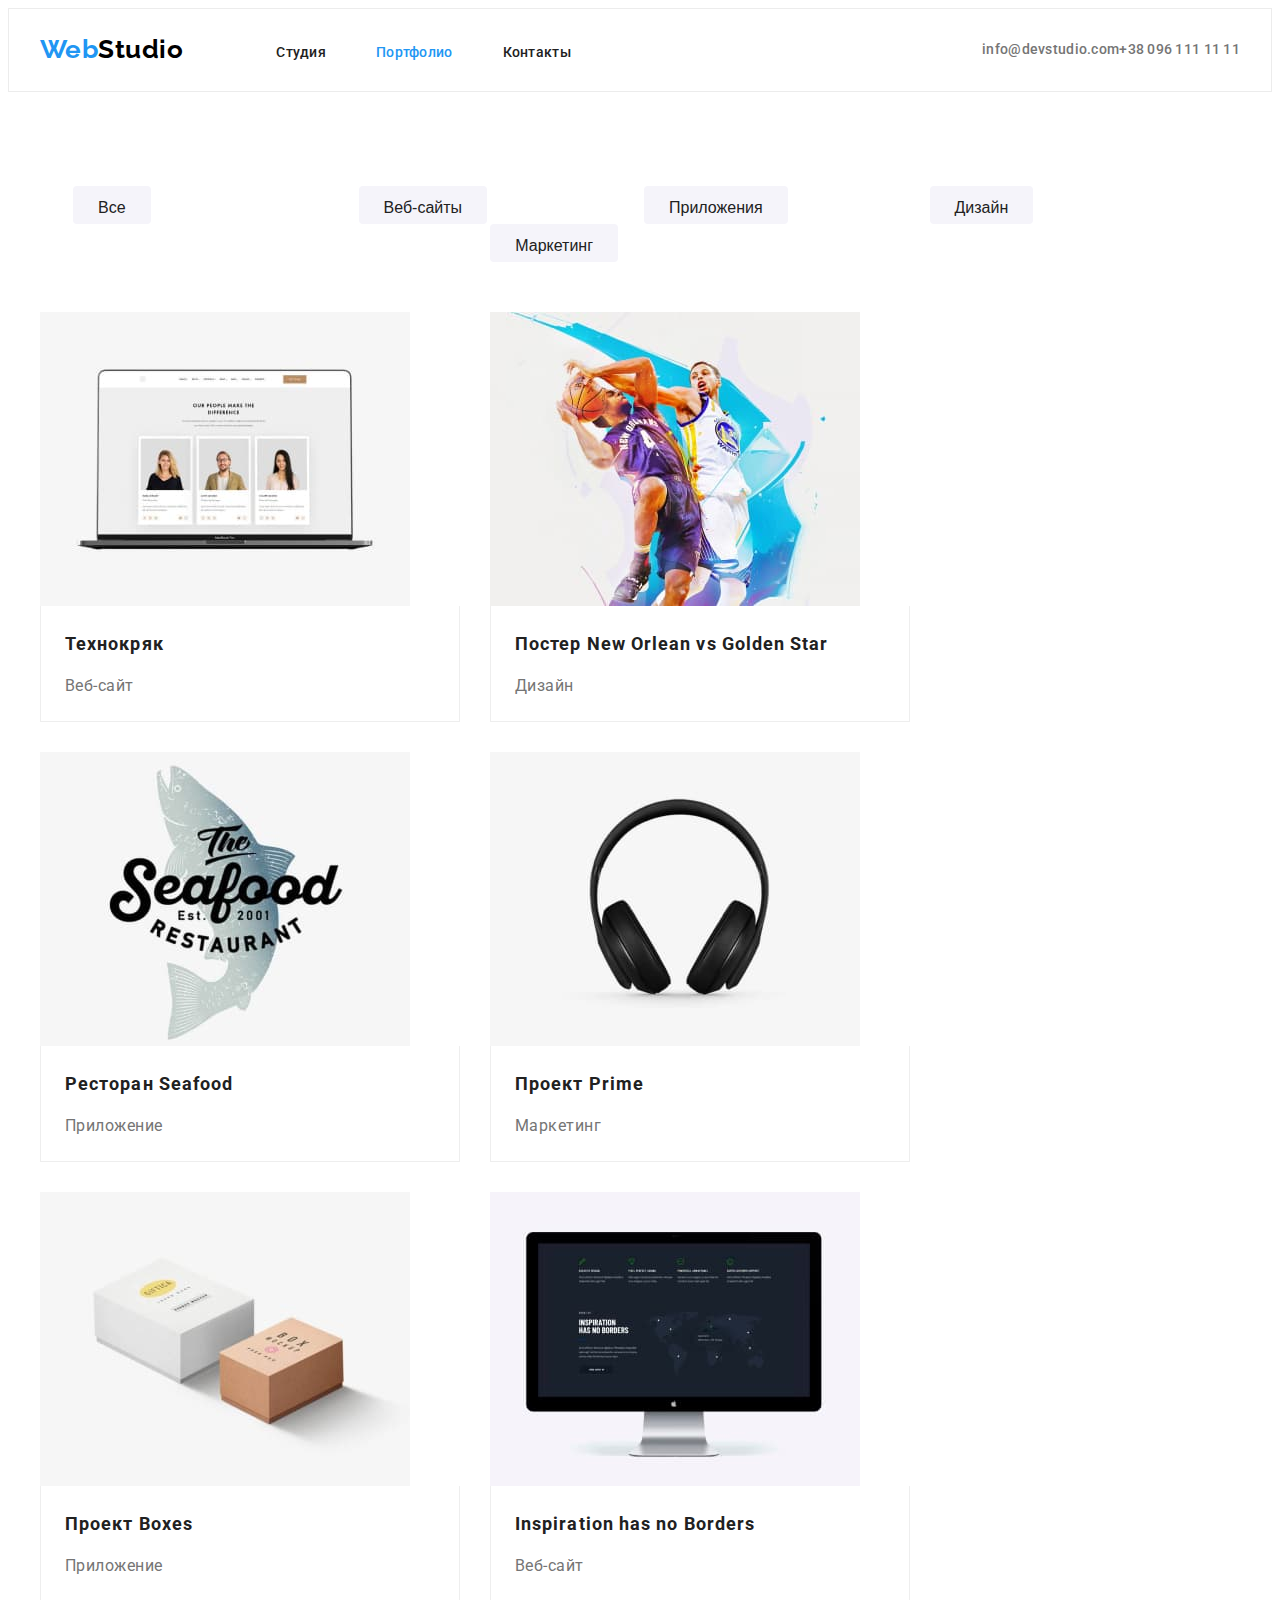
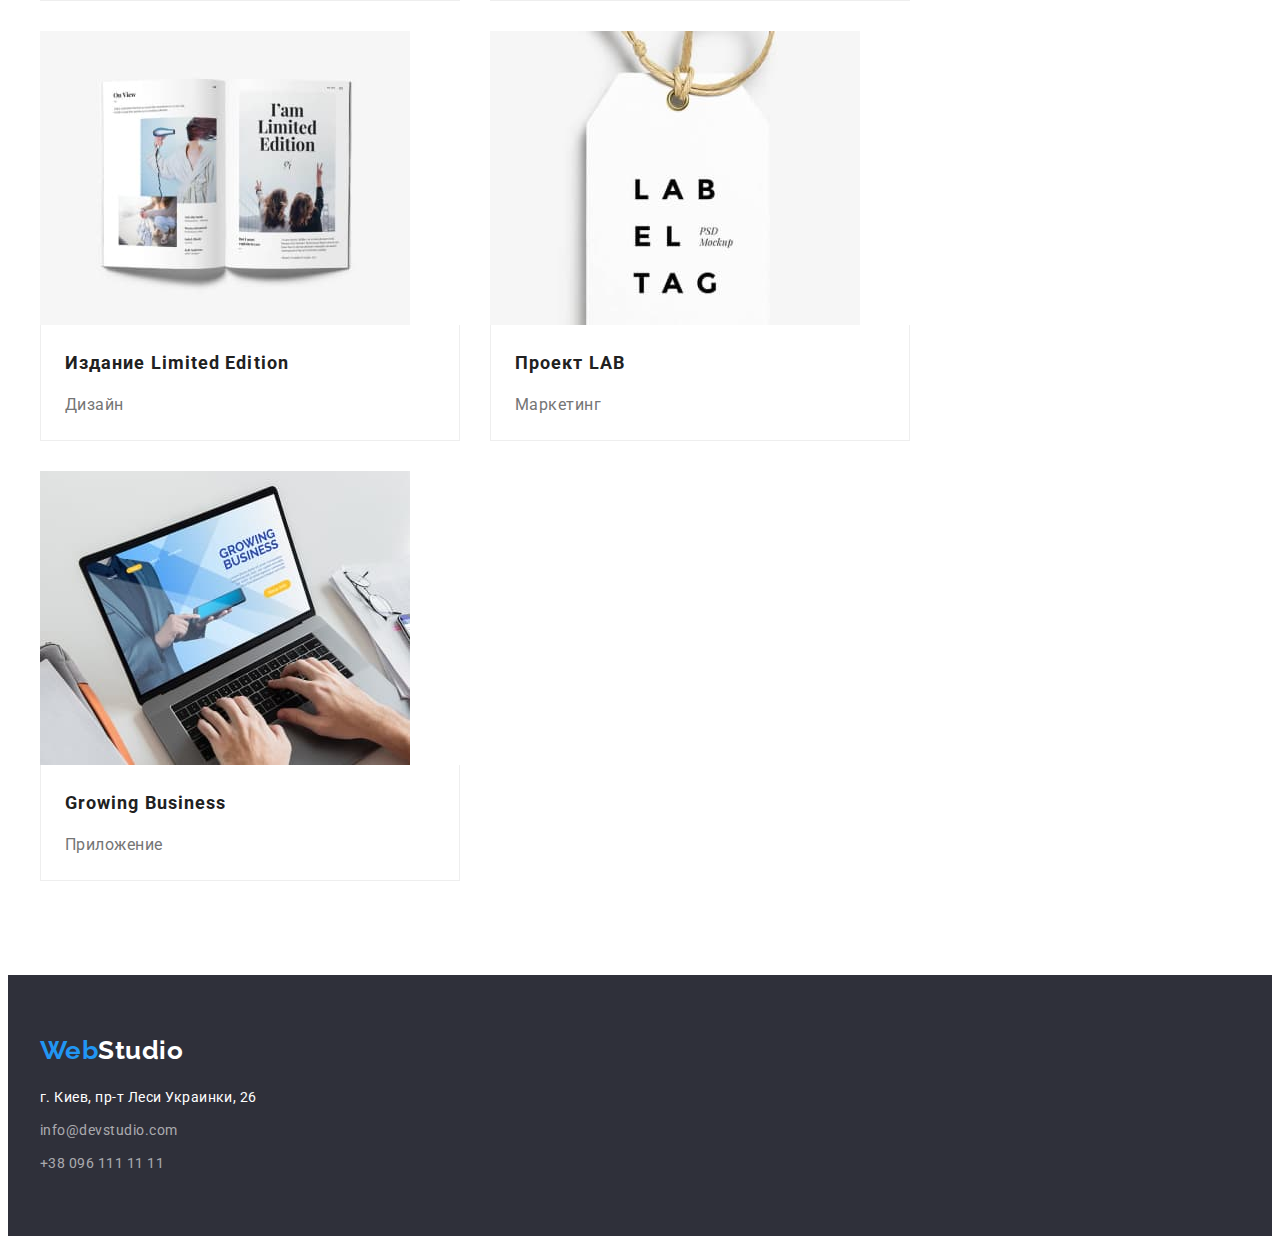
==== portfolio.html @ 177bc2c9 "добавленны иконки в шапку" ====
<!DOCTYPE html>
<html lang="ru">
  <head>
    <meta charset="UTF-8" />
    <meta http-equiv="X-UA-Compatible" content="IE=edge" />
    <meta name="viewport" content="width=device-width, initial-scale=1.0" />
    <title>Портфолио</title>
    <link
      rel="stylesheet"
      href="https://cdnjs.cloudflare.com/ajax/libs/modern-normalize/1.1.0/modern-normalize.min.css"
      integrity="sha512-wpPYUAdjBVSE4KJnH1VR1HeZfpl1ub8YT/NKx4PuQ5NmX2tKuGu6U/JRp5y+Y8XG2tV+wKQpNHVUX03MfMFn9Q=="
      crossorigin="anonymous"
      referrerpolicy="no-referrer"
    />
    <link rel="preconnect" href="https://fonts.gstatic.com" />
    <link
      href="https://fonts.googleapis.com/css2?family=Raleway:wght@700&family=Roboto:wght@400;500;700;900&display=swap"
      rel="stylesheet"
    />
    <link rel="stylesheet" href="./css/styles.css" />
  </head>
  <body>
    <!--Шапка-->
    <header class="header">
      <div class="container">
        <nav class="nav">
          <a href="./" class="logo link"><span class="prelogo">Web</span>Studio</a>
          <ul class="nav-list list">
            <li class="item"><a href="./index.html" class="link-nav link">Студия</a></li>
            <li class="item"><a href="./portfolio.html" class="link-nav current link">Портфолио</a></li>
            <li class="item"><a href="" class="link-nav link">Контакты</a></li>
          </ul>
        </nav>
        <div class="info">
          <a href="mailto:info@devstudio.com" class="link-info link">info@devstudio.com</a>
          <a href="tel:+380961111111" class="link-info link">+38 096 111 11 11</a>
        </div>
      </div>
    </header>
    <!--Карточки портфолио-->
    <main>
      <section class="section">
        <div class="container">
          <h2 hidden>Фильтр карточек</h2>
          <ul class="list filter">
            <li class="item">
              <button type="button" class="button-portfolio">Все</button>
            </li>
            <li class="item">
              <button type="button" class="button-portfolio">Веб-сайты</button>
            </li>
            <li class="item">
              <button type="button" class="button-portfolio">Приложения</button>
            </li>
            <li class="item">
              <button type="button" class="button-portfolio">Дизайн</button>
            </li>
            <li class="item">
              <button type="button" class="button-portfolio">Маркетинг</button>
            </li>
          </ul>
          <div class="portfolio">
            <ul class="list">
              <li class="item">
                <a href="" class="link">
                  <img
                    src="./images/portfolio/computer.jpg"
                    width="370"
                    height="294"
                    alt="компьютер с карточками"
                  />
                  <div class="text">
                    <h3 class="title">Технокряк</h3>
                    <p class="subject">Веб-сайт</p>
                  </div></a
                >
              </li>
              <li class="item">
                <a href="" class="link">
                  <img
                    src="./images/portfolio/sport.jpg"
                    width="370"
                    height="294"
                    alt="баскетбол"
                  />
                  <div class="text">
                    <h3 class="title">Постер New Orlean vs Golden Star</h3>
                    <p class="subject">Дизайн</p>
                  </div></a
                >
              </li>
              <li class="item">
                <a href="" class="link">
                  <img
                    src="./images/portfolio/logo.jpg"
                    width="370"
                    height="294"
                    alt="эмблема ресторана"
                  />
                  <div class="text">
                    <h3 class="title">Ресторан Seafood</h3>
                    <p class="subject">Приложение</p>
                  </div></a
                >
              </li>
              <li class="item">
                <a href="" class="link">
                  <img
                    src="./images/portfolio/headphones.jpg"
                    width="370"
                    height="294"
                    alt="наушники"
                  />
                  <div class="text">
                    <h3 class="title">Проект Prime</h3>
                    <p class="subject">Маркетинг</p>
                  </div></a
                >
              </li>
              <li class="item">
                <a href="" class="link">
                  <img
                    src="./images/portfolio/boxes.jpg"
                    width="370"
                    height="294"
                    alt="две коробки"
                  />
                  <div class="text">
                    <h3 class="title">Проект Boxes</h3>
                    <p class="subject">Приложение</p>
                  </div></a
                >
              </li>
              <li class="item">
                <a href="" class="link">
                  <img
                    src="./images/portfolio/monitor.jpg"
                    width="370"
                    height="294"
                    alt="монитор"
                  />
                  <div class="text">
                    <h3 class="title">Inspiration has no Borders</h3>
                    <p class="subject">Веб-сайт</p>
                  </div></a
                >
              </li>
              <li class="item">
                <a href="" class="link">
                  <img
                    src="./images/portfolio/magazine.jpg"
                    width="370"
                    height="294"
                    alt="журнал"
                  />
                  <div class="text">
                    <h3 class="title">Издание Limited Edition</h3>
                    <p class="subject">Дизайн</p>
                  </div></a
                >
              </li>
              <li class="item">
                <a href="" class="link">
                  <img src="./images/portfolio/leiba.jpg" width="370" height="294" alt="лейба" />
                  <div class="text">
                    <h3 class="title">Проект LAB</h3>
                    <p class="subject">Маркетинг</p>
                  </div></a
                >
              </li>
              <li class="item">
                <a href="" class="link">
                  <img
                    src="./images/portfolio/work-computer.jpg"
                    width="370"
                    height="294"
                    alt="работа за компьютером"
                  />
                  <div class="text">
                    <h3 class="title">Growing Business</h3>
                    <p class="subject">Приложение</p>
                  </div></a
                >
              </li>
            </ul>
          </div>
        </div>
      </section>
    </main>
    <!--Футер-->
    <footer class="footer">
      <div class="container">
        <a href="./" class="footer-logo link"><span class="prelogo">Web</span>Studio</a>
        <address class="address">
          <ul class="list">
            <li class="item">
              <a
                href="https://goo.gl/maps/eZ2Spch4mHqErUUC6"
                target="_blank"
                rel="noopener noreferrer"
                class="address-link link"
                >г. Киев, пр-т Леси Украинки, 26</a
              >
            </li>
            <li class="item">
              <a href="mailto:info@devstudio.com" class="footer-link link">info@devstudio.com</a>
            </li>
            <li class="item">
              <a href="tel:+380961111111" class="footer-link link">+38 096 111 11 11</a>
            </li>
          </ul>
        </address>
      </div>
    </footer>
  </body>
</html>
---- css/styles.css ----
:root {
  --primary-text-color: #757575;
  --title-color: #212121;
  --white-color: #ffffff;
  --accent-color: #2196f3;
  --accent-background: #2f303a;
}
/* Сброс */
h1,
h2,
h3,
h4,
h5,
h6,
p {
  margin-top: 0px;
  margin-bottom: 0px;
}
ul,
ol {
  margin-top: 0px;
  margin-bottom: 0px;
  padding-left: 0px;
}
img {
  display: block;
}
.list {
  list-style-type: none;
}
.link {
  text-decoration: none;
}
/* Боди */
body {
  color: var(--primary-text-color);
  font-family: Roboto, sans-serif;
  letter-spacing: 0.03em;
  font-size: 16px;
}
/* Контейнер */
.container {
  width: 1200px;
  padding-left: 15px;
  padding-right: 15px;
  margin-left: auto;
  margin-right: auto;
}
/*Шапка*/
.header {
  border: 1px solid #ececec;
}
.header .container {
  display: flex;
  align-items: center;
}
/*Логотип*/
.prelogo {
  color: var(--accent-color);
}
.logo {
  font-family: Raleway, sans-serif;
  font-weight: 700;
  font-size: 26px;
  line-height: 1.2;

  color: #000000;
  margin-right: 93px;
}
/*Навигация*/
.nav-list {
  display: flex;
}
.nav-list .item + .item {
  margin-left: 50px;
}
.info {
  display: flex;
  margin-left: auto;
}
.nav {
  display: flex;
  align-items: center;
}
.info .item + .item {
  margin-left: 50px;
}
.link-nav {
  display: inline-block;
  font-weight: 500;
  font-size: 14px;
  line-height: 1.14;
  letter-spacing: 0.02em;

  color: var(--title-color);

  padding-top: 36px;
  padding-bottom: 30px;
}
.link-info {
  display: flex;
  align-items: center;

  font-weight: 500;
  font-size: 14px;
  line-height: 1.14;
  letter-spacing: 0.02em;

  color: var(--primary-text-color);
}
/* Icon */
.info .icon {
  fill: currentColor;
  margin-right: 10px;
}
/* Hover Focus Current */
.link-nav.current,
.link-info:hover,
.link-nav:hover,
.address-link:hover,
.footer-link:hover,
.link-info:focus,
.link-nav:focus,
.address-link:focus,
.footer-link:focus {
  color: var(--accent-color);
}

/*Герой*/
.hero {
  text-align: center;
  align-items: center;
  max-width: 1600px;

  background-color: var(--accent-background);
  background-image: linear-gradient(rgba(47, 48, 58, 0.4), rgba(47, 48, 58, 0.4)), url(../images/studio/bgimd.jpg);
  background-size: cover;
  background-position: center;

  margin: 0 auto;
  padding-top: 200px;
  padding-bottom: 200px;
}
.hero-title {
  font-weight: 900;
  font-size: 44px;
  line-height: 1.36;
  text-align: center;
  letter-spacing: 0.06em;
  text-transform: uppercase;

  color: var(--white-color);

  margin-bottom: 30px;
}

/*Кнопка героя*/
.button-hero {
  font-weight: 700;
  font-size: 16px;
  line-height: 1.88;
  letter-spacing: 0.06em;
  height: 50px;
  min-width: 200px;
  cursor: pointer;

  background-color: var(--accent-color);
  color: var(--white-color);

  padding: 10px 32px;
  border: solid transparent;
  border-radius: 4px;
}
.button-hero:hover {
  background-color: #188ce8;
}

/*Секции*/
.section {
  padding-top: 94px;
  padding-bottom: 94px;
}

.section .list {
  display: flex;
  flex-wrap: wrap;
  margin-left: -30px;
}
.section .item {
  margin-left: 30px;
  flex-basis: calc((100% - 120px) / 4);
}
.heading {
  font-size: 36px;
  line-height: 1.16;
  text-align: center;

  color: var(--title-color);

  margin-bottom: 50px;
}

.section .title {
  font-size: 14px;
  font-weight: 500;
  line-height: 1.18;

  color: var(--title-color);

  margin-bottom: 10px;
}
.section .text {
  font-size: 14px;
  line-height: 1.7;
}
/* Особенности */
.nopadding {
  padding-bottom: 0;
}
.features .item {
  width: 270px;
}
.features .title {
  color: var(--title-color);
  font-weight: 700;
  line-height: 1.14;
  text-transform: uppercase;
}

/*Чем мы занимаемся*/
.works .list {
  margin-left: -30px;
}
.works .item {
  margin-left: 30px;
  flex-basis: calc((100% - 90px) / 3);
}

/* Наша команда */
.team .item {
  width: 270px;
  text-align: center;
}
.team .title {
  font-size: 16px;
}
.team .text {
  font-size: 16px;
  line-height: 1.18;
}
.caption {
  padding-top: 30px;
  padding-bottom: 30px;
}
.section.team {
  background-color: #f5f4fa;
}

/*Футер*/
.footer {
  background-color: var(--accent-background);
  padding-top: 60px;
  padding-bottom: 60px;
}
.footer-logo {
  display: inline-block;

  font-family: Raleway, sans-serif;
  font-weight: 700;
  font-size: 26px;
  line-height: 1.2;

  margin-bottom: 20px;
}
.address {
  font-style: normal;
  font-size: 14px;
  line-height: 1.7;
}
.footer-logo,
.address-link {
  color: var(--white-color);
}
.footer-link {
  color: rgba(255, 255, 255, 0.6);
}
/* .address .link {
  display: block;
} */
.address .item {
  margin-bottom: 9px;
}
.address .item:last-child {
  margin-bottom: 0px;
}

/* Портфолио*/
/* Кнопки портфолио */
.list.filter {
  display: flex;
  justify-content: center;
  margin-bottom: 50px;
}
.filter .item + .item {
  margin-left: 8px;
}
.button-portfolio {
  font-weight: 500;
  font-size: 16px;
  line-height: 1.6;
  cursor: pointer;

  background: #f5f4fa;
  color: var(--title-color);

  height: 38px;
  min-width: 73px;
  padding-top: 6px;
  padding-bottom: 6px;
  padding-left: 22px;
  padding-right: 22px;

  border-radius: 4px;
  border: solid transparent;
}
.button-portfolio:hover,
.button-portfolio:focus {
  background-color: var(--accent-color);
  color: var(--white-color);
}

/* Карточки портфолио */
.portfolio .list {
  flex-wrap: wrap;

  margin-top: -30px;
}
.portfolio .item {
  margin-top: 30px;
  flex-basis: calc((100% - 90px) / 3);
}
.portfolio .title {
  font-weight: 700;
  font-size: 18px;
  line-height: 2;
  letter-spacing: 0.06em;

  color: var(--title-color);
}
.portfolio .subject {
  font-size: 16px;
  line-height: 1.8;

  color: var(--primary-text-color);
}
.portfolio .text {
  width: 370px;
  padding-top: 20px;
  padding-bottom: 20px;
  padding-left: 24px;
  padding-right: 24px;
  border: 1px solid #eeeeee;
  border-top: none;
}
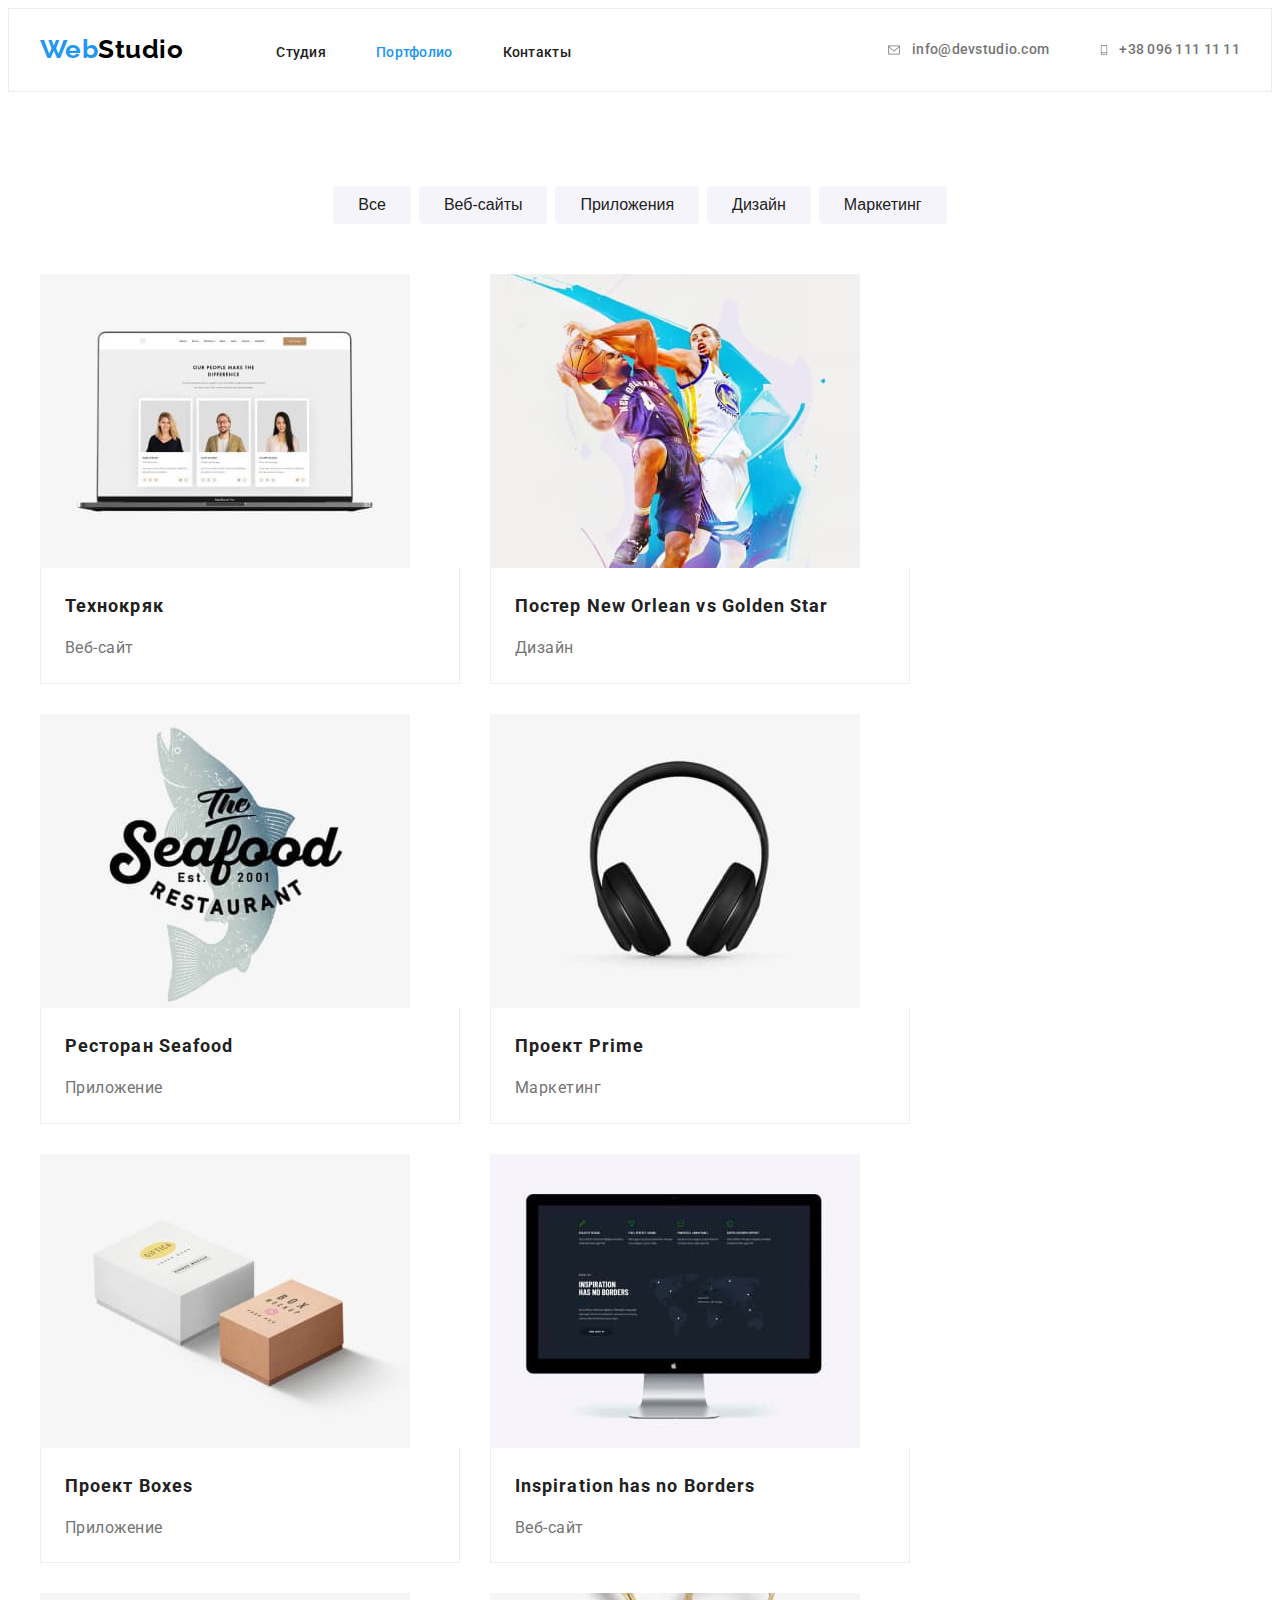
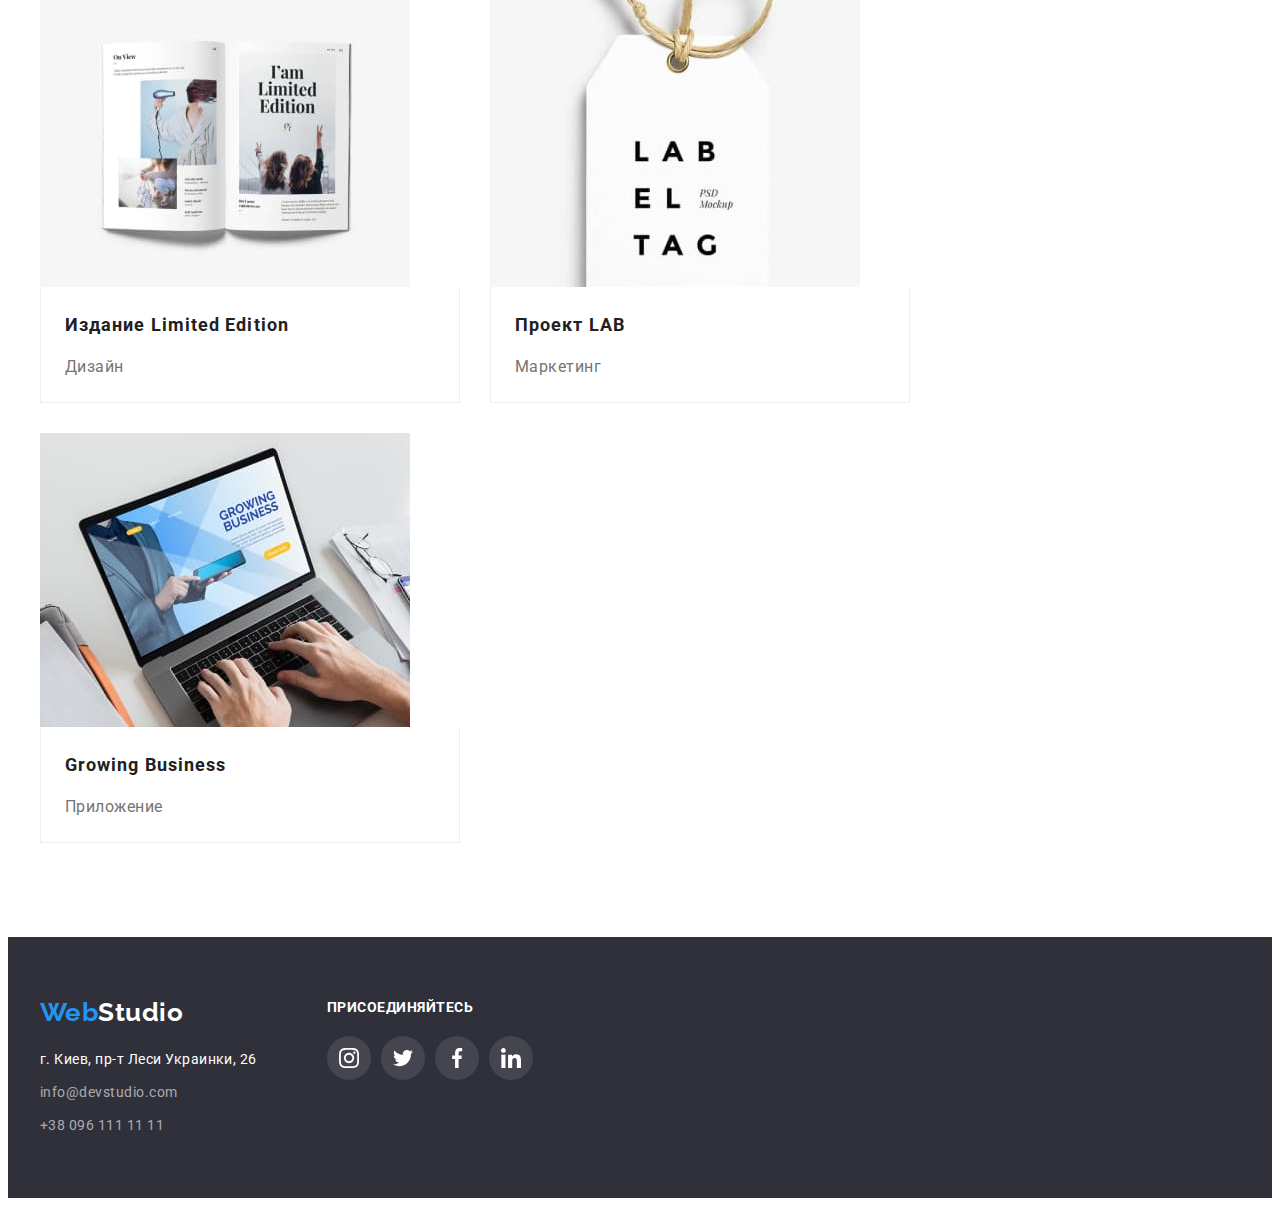
==== commit 26a3fc82: "добавлены иконки, тени на кнопки, постоянные клиенты" ====
--- a/portfolio.html
+++ b/portfolio.html
@@ -1,206 +1,165 @@
 <!DOCTYPE html>
 <html lang="ru">
-  <head>
-    <meta charset="UTF-8" />
-    <meta http-equiv="X-UA-Compatible" content="IE=edge" />
-    <meta name="viewport" content="width=device-width, initial-scale=1.0" />
-    <title>Портфолио</title>
-    <link
-      rel="stylesheet"
-      href="https://cdnjs.cloudflare.com/ajax/libs/modern-normalize/1.1.0/modern-normalize.min.css"
-      integrity="sha512-wpPYUAdjBVSE4KJnH1VR1HeZfpl1ub8YT/NKx4PuQ5NmX2tKuGu6U/JRp5y+Y8XG2tV+wKQpNHVUX03MfMFn9Q=="
-      crossorigin="anonymous"
-      referrerpolicy="no-referrer"
-    />
-    <link rel="preconnect" href="https://fonts.gstatic.com" />
-    <link
-      href="https://fonts.googleapis.com/css2?family=Raleway:wght@700&family=Roboto:wght@400;500;700;900&display=swap"
-      rel="stylesheet"
-    />
-    <link rel="stylesheet" href="./css/styles.css" />
-  </head>
-  <body>
-    <!--Шапка-->
-    <header class="header">
+
+<head>
+  <meta charset="UTF-8" />
+  <meta http-equiv="X-UA-Compatible" content="IE=edge" />
+  <meta name="viewport" content="width=device-width, initial-scale=1.0" />
+  <title>Портфолио</title>
+  <link rel="stylesheet" href="https://cdnjs.cloudflare.com/ajax/libs/modern-normalize/1.1.0/modern-normalize.min.css"
+    integrity="sha512-wpPYUAdjBVSE4KJnH1VR1HeZfpl1ub8YT/NKx4PuQ5NmX2tKuGu6U/JRp5y+Y8XG2tV+wKQpNHVUX03MfMFn9Q=="
+    crossorigin="anonymous" referrerpolicy="no-referrer" />
+  <link rel="preconnect" href="https://fonts.gstatic.com" />
+  <link href="https://fonts.googleapis.com/css2?family=Raleway:wght@700&family=Roboto:wght@400;500;700;900&display=swap"
+    rel="stylesheet" />
+  <link rel="stylesheet" href="./css/styles.css" />
+</head>
+
+<body>
+  <!--Шапка-->
+  <header class="header">
+    <div class="container">
+      <nav class="nav">
+        <a href="./" class="logo link"><span class="prelogo">Web</span>Studio</a>
+        <ul class="nav-list list">
+          <li class="item"><a href="./index.html" class="link-nav link">Студия</a></li>
+          <li class="item"><a href="./portfolio.html" class="link-nav current link">Портфолио</a></li>
+          <li class="item"><a href="" class="link-nav link">Контакты</a></li>
+        </ul>
+      </nav>
+      <ul class="info list">
+        <li class="item"><a href="mailto:info@devstudio.com" class="link-info link">
+            <svg class="icon" width="16" height="12">
+              <use href="./images/icons.svg#icon-envelope"></use>
+            </svg>info@devstudio.com
+          </a></li>
+        <li class="item"><a href="tel:+380961111111" class="link-info link">
+            <svg class="icon" width="10" height="16">
+              <use href="./images/icons.svg#icon-smartphone"></use>
+            </svg>+38 096 111 11 11</a></li>
+      </ul>
+    </div>
+  </header>
+  <!--Карточки портфолио-->
+  <main>
+    <section class="section">
       <div class="container">
-        <nav class="nav">
-          <a href="./" class="logo link"><span class="prelogo">Web</span>Studio</a>
-          <ul class="nav-list list">
-            <li class="item"><a href="./index.html" class="link-nav link">Студия</a></li>
-            <li class="item"><a href="./portfolio.html" class="link-nav current link">Портфолио</a></li>
-            <li class="item"><a href="" class="link-nav link">Контакты</a></li>
+        <h2 hidden>Фильтр карточек</h2>
+        <ul class="list filter">
+          <li class="item">
+            <button type="button" class="button-portfolio">Все</button>
+          </li>
+          <li class="item">
+            <button type="button" class="button-portfolio">Веб-сайты</button>
+          </li>
+          <li class="item">
+            <button type="button" class="button-portfolio">Приложения</button>
+          </li>
+          <li class="item">
+            <button type="button" class="button-portfolio">Дизайн</button>
+          </li>
+          <li class="item">
+            <button type="button" class="button-portfolio">Маркетинг</button>
+          </li>
+        </ul>
+        <div class="portfolio">
+          <ul class="list">
+            <li class="item">
+              <a href="" class="link">
+                <img src="./images/portfolio/computer.jpg" width="370" height="294" alt="компьютер с карточками" />
+                <div class="text">
+                  <h3 class="title">Технокряк</h3>
+                  <p class="subject">Веб-сайт</p>
+                </div>
+              </a>
+            </li>
+            <li class="item">
+              <a href="" class="link">
+                <img src="./images/portfolio/sport.jpg" width="370" height="294" alt="баскетбол" />
+                <div class="text">
+                  <h3 class="title">Постер New Orlean vs Golden Star</h3>
+                  <p class="subject">Дизайн</p>
+                </div>
+              </a>
+            </li>
+            <li class="item">
+              <a href="" class="link">
+                <img src="./images/portfolio/logo.jpg" width="370" height="294" alt="эмблема ресторана" />
+                <div class="text">
+                  <h3 class="title">Ресторан Seafood</h3>
+                  <p class="subject">Приложение</p>
+                </div>
+              </a>
+            </li>
+            <li class="item">
+              <a href="" class="link">
+                <img src="./images/portfolio/headphones.jpg" width="370" height="294" alt="наушники" />
+                <div class="text">
+                  <h3 class="title">Проект Prime</h3>
+                  <p class="subject">Маркетинг</p>
+                </div>
+              </a>
+            </li>
+            <li class="item">
+              <a href="" class="link">
+                <img src="./images/portfolio/boxes.jpg" width="370" height="294" alt="две коробки" />
+                <div class="text">
+                  <h3 class="title">Проект Boxes</h3>
+                  <p class="subject">Приложение</p>
+                </div>
+              </a>
+            </li>
+            <li class="item">
+              <a href="" class="link">
+                <img src="./images/portfolio/monitor.jpg" width="370" height="294" alt="монитор" />
+                <div class="text">
+                  <h3 class="title">Inspiration has no Borders</h3>
+                  <p class="subject">Веб-сайт</p>
+                </div>
+              </a>
+            </li>
+            <li class="item">
+              <a href="" class="link">
+                <img src="./images/portfolio/magazine.jpg" width="370" height="294" alt="журнал" />
+                <div class="text">
+                  <h3 class="title">Издание Limited Edition</h3>
+                  <p class="subject">Дизайн</p>
+                </div>
+              </a>
+            </li>
+            <li class="item">
+              <a href="" class="link">
+                <img src="./images/portfolio/leiba.jpg" width="370" height="294" alt="лейба" />
+                <div class="text">
+                  <h3 class="title">Проект LAB</h3>
+                  <p class="subject">Маркетинг</p>
+                </div>
+              </a>
+            </li>
+            <li class="item">
+              <a href="" class="link">
+                <img src="./images/portfolio/work-computer.jpg" width="370" height="294" alt="работа за компьютером" />
+                <div class="text">
+                  <h3 class="title">Growing Business</h3>
+                  <p class="subject">Приложение</p>
+                </div>
+              </a>
+            </li>
           </ul>
-        </nav>
-        <div class="info">
-          <a href="mailto:info@devstudio.com" class="link-info link">info@devstudio.com</a>
-          <a href="tel:+380961111111" class="link-info link">+38 096 111 11 11</a>
         </div>
       </div>
-    </header>
-    <!--Карточки портфолио-->
-    <main>
-      <section class="section">
-        <div class="container">
-          <h2 hidden>Фильтр карточек</h2>
-          <ul class="list filter">
-            <li class="item">
-              <button type="button" class="button-portfolio">Все</button>
-            </li>
-            <li class="item">
-              <button type="button" class="button-portfolio">Веб-сайты</button>
-            </li>
-            <li class="item">
-              <button type="button" class="button-portfolio">Приложения</button>
-            </li>
-            <li class="item">
-              <button type="button" class="button-portfolio">Дизайн</button>
-            </li>
-            <li class="item">
-              <button type="button" class="button-portfolio">Маркетинг</button>
-            </li>
-          </ul>
-          <div class="portfolio">
-            <ul class="list">
-              <li class="item">
-                <a href="" class="link">
-                  <img
-                    src="./images/portfolio/computer.jpg"
-                    width="370"
-                    height="294"
-                    alt="компьютер с карточками"
-                  />
-                  <div class="text">
-                    <h3 class="title">Технокряк</h3>
-                    <p class="subject">Веб-сайт</p>
-                  </div></a
-                >
-              </li>
-              <li class="item">
-                <a href="" class="link">
-                  <img
-                    src="./images/portfolio/sport.jpg"
-                    width="370"
-                    height="294"
-                    alt="баскетбол"
-                  />
-                  <div class="text">
-                    <h3 class="title">Постер New Orlean vs Golden Star</h3>
-                    <p class="subject">Дизайн</p>
-                  </div></a
-                >
-              </li>
-              <li class="item">
-                <a href="" class="link">
-                  <img
-                    src="./images/portfolio/logo.jpg"
-                    width="370"
-                    height="294"
-                    alt="эмблема ресторана"
-                  />
-                  <div class="text">
-                    <h3 class="title">Ресторан Seafood</h3>
-                    <p class="subject">Приложение</p>
-                  </div></a
-                >
-              </li>
-              <li class="item">
-                <a href="" class="link">
-                  <img
-                    src="./images/portfolio/headphones.jpg"
-                    width="370"
-                    height="294"
-                    alt="наушники"
-                  />
-                  <div class="text">
-                    <h3 class="title">Проект Prime</h3>
-                    <p class="subject">Маркетинг</p>
-                  </div></a
-                >
-              </li>
-              <li class="item">
-                <a href="" class="link">
-                  <img
-                    src="./images/portfolio/boxes.jpg"
-                    width="370"
-                    height="294"
-                    alt="две коробки"
-                  />
-                  <div class="text">
-                    <h3 class="title">Проект Boxes</h3>
-                    <p class="subject">Приложение</p>
-                  </div></a
-                >
-              </li>
-              <li class="item">
-                <a href="" class="link">
-                  <img
-                    src="./images/portfolio/monitor.jpg"
-                    width="370"
-                    height="294"
-                    alt="монитор"
-                  />
-                  <div class="text">
-                    <h3 class="title">Inspiration has no Borders</h3>
-                    <p class="subject">Веб-сайт</p>
-                  </div></a
-                >
-              </li>
-              <li class="item">
-                <a href="" class="link">
-                  <img
-                    src="./images/portfolio/magazine.jpg"
-                    width="370"
-                    height="294"
-                    alt="журнал"
-                  />
-                  <div class="text">
-                    <h3 class="title">Издание Limited Edition</h3>
-                    <p class="subject">Дизайн</p>
-                  </div></a
-                >
-              </li>
-              <li class="item">
-                <a href="" class="link">
-                  <img src="./images/portfolio/leiba.jpg" width="370" height="294" alt="лейба" />
-                  <div class="text">
-                    <h3 class="title">Проект LAB</h3>
-                    <p class="subject">Маркетинг</p>
-                  </div></a
-                >
-              </li>
-              <li class="item">
-                <a href="" class="link">
-                  <img
-                    src="./images/portfolio/work-computer.jpg"
-                    width="370"
-                    height="294"
-                    alt="работа за компьютером"
-                  />
-                  <div class="text">
-                    <h3 class="title">Growing Business</h3>
-                    <p class="subject">Приложение</p>
-                  </div></a
-                >
-              </li>
-            </ul>
-          </div>
-        </div>
-      </section>
-    </main>
-    <!--Футер-->
-    <footer class="footer">
-      <div class="container">
+    </section>
+  </main>
+  <!--Футер-->
+  <footer class="footer">
+    <div class="container footer-box">
+      <div class="fotter-address">
         <a href="./" class="footer-logo link"><span class="prelogo">Web</span>Studio</a>
         <address class="address">
           <ul class="list">
             <li class="item">
-              <a
-                href="https://goo.gl/maps/eZ2Spch4mHqErUUC6"
-                target="_blank"
-                rel="noopener noreferrer"
-                class="address-link link"
-                >г. Киев, пр-т Леси Украинки, 26</a
-              >
+              <a href="https://goo.gl/maps/eZ2Spch4mHqErUUC6" target="_blank" rel="noopener noreferrer"
+                class="address-link link">г. Киев, пр-т Леси Украинки, 26</a>
             </li>
             <li class="item">
               <a href="mailto:info@devstudio.com" class="footer-link link">info@devstudio.com</a>
@@ -211,6 +170,27 @@
           </ul>
         </address>
       </div>
-    </footer>
-  </body>
-</html>
+      <div class="social-link">
+        <b class="join">присоединяйтесь</b>
+        <ul class="list list-icon">
+          <li class="icon">
+            <svg width="20" height="20">
+              <use href="./images/icons.svg#icon-instagram"></use>
+            </svg>
+          </li>
+          <li class="icon"><svg width="20" height="20">
+              <use href="./images/icons.svg#icon-twitter"></use>
+            </svg></li>
+          <li class="icon"><svg width="20" height="20">
+              <use href="./images/icons.svg#icon-facebook"></use>
+            </svg></li>
+          <li class="icon"><svg width="20" height="20">
+              <use href="./images/icons.svg#icon-linkedin"></use>
+            </svg></li>
+        </ul>
+      </div>
+    </div>
+  </footer>
+</body>
+
+</html>--- a/css/styles.css
+++ b/css/styles.css
@@ -156,6 +156,8 @@
 
 /*Кнопка героя*/
 .button-hero {
+  display: flex;
+  align-items: center;
   font-weight: 700;
   font-size: 16px;
   line-height: 1.88;
@@ -167,12 +169,15 @@
   background-color: var(--accent-color);
   color: var(--white-color);
 
+  margin-left: auto;
+  margin-right: auto;
   padding: 10px 32px;
   border: solid transparent;
   border-radius: 4px;
 }
 .button-hero:hover {
   background-color: #188ce8;
+  box-shadow: 0px 4px 4px rgba(0, 0, 0, 0.15);
 }
 
 /*Секции*/
@@ -226,6 +231,17 @@
   line-height: 1.14;
   text-transform: uppercase;
 }
+.features .box {
+  max-width: 270px;
+  height: 120px;
+  margin-bottom: 30px;
+
+  background-color: #F5F4FA;
+
+  display: flex;
+  align-items: center;
+  justify-content: center;
+}
 
 /*Чем мы занимаемся*/
 .works .list {
@@ -237,9 +253,29 @@
 }
 
 /* Наша команда */
+.team .list-icon {
+  fill: currentColor;
+  text-align: center;
+  margin-left: 0;
+  margin-top: 16px;
+  justify-content: center;
+}
+.team .icon:hover,
+.team .icon:focus {
+  background-color: var(--accent-color);
+  fill: var(--white-color);
+}
+.list-icon .icon {
+  display: flex;
+  padding: 12px;
+  margin-right: 10px;
+  border-radius: 50%;
+}
 .team .item {
   width: 270px;
   text-align: center;
+  box-shadow: 0px 1px 3px rgba(0, 0, 0, 0.12), 0px 1px 1px rgba(0, 0, 0, 0.14), 0px 2px 1px rgba(0, 0, 0, 0.2);
+  border-radius: 0px 0px 4px 4px; 
 }
 .team .title {
   font-size: 16px;
@@ -250,10 +286,29 @@
 }
 .caption {
   padding-top: 30px;
-  padding-bottom: 30px;
+  padding-bottom: 46px;
 }
 .section.team {
   background-color: #f5f4fa;
+}
+
+/* Постоянные клиенты */
+.clients .icon {
+  display: flex;
+  justify-content: center;
+  align-items: center;
+  width: 170px;
+  height: 92px;
+  margin-left: 30px;
+  flex-basis: calc((100% - 180px) / 6);
+  fill: currentColor;
+  border: 1px solid #AFB1B8;
+  border-radius: 4px;
+}
+.clients .icon:hover,
+.clients .icon:focus {
+  fill: var(--accent-color);
+  border: 1px solid var(--accent-color);
 }
 
 /*Футер*/
@@ -262,6 +317,9 @@
   padding-top: 60px;
   padding-bottom: 60px;
 }
+.footer-box {
+  display: flex;
+}
 .footer-logo {
   display: inline-block;
 
@@ -276,6 +334,7 @@
   font-style: normal;
   font-size: 14px;
   line-height: 1.7;
+  margin-right: 70px;
 }
 .footer-logo,
 .address-link {
@@ -284,14 +343,31 @@
 .footer-link {
   color: rgba(255, 255, 255, 0.6);
 }
-/* .address .link {
-  display: block;
-} */
 .address .item {
   margin-bottom: 9px;
 }
 .address .item:last-child {
   margin-bottom: 0px;
+}
+.social-link .list-icon {
+  display: flex;
+}
+.join {
+  display: inline-block;
+  font-size: 14px;
+  line-height: 1.14;
+  text-transform: uppercase;
+  margin-bottom: 20px;
+
+  color: var(--white-color)
+}
+.social-link .icon {
+  background-color: rgba(255, 255, 255, 0.1);;
+  fill: var(--white-color)
+}
+.social-link .icon:hover,
+.social-link .icon:focus {
+  background-color:var(--accent-color);
 }
 
 /* Портфолио*/
@@ -301,10 +377,15 @@
   justify-content: center;
   margin-bottom: 50px;
 }
+.filter .item {
+  flex-basis: auto;
+}
 .filter .item + .item {
   margin-left: 8px;
 }
 .button-portfolio {
+  display: flex;
+  align-items: center;
   font-weight: 500;
   font-size: 16px;
   line-height: 1.6;
@@ -327,6 +408,7 @@
 .button-portfolio:focus {
   background-color: var(--accent-color);
   color: var(--white-color);
+  box-shadow: 0px 3px 1px rgba(0, 0, 0, 0.1), 0px 1px 2px rgba(0, 0, 0, 0.08), 0px 2px 2px rgba(0, 0, 0, 0.12);
 }
 
 /* Карточки портфолио */
@@ -338,6 +420,10 @@
 .portfolio .item {
   margin-top: 30px;
   flex-basis: calc((100% - 90px) / 3);
+}
+.portfolio .item:hover,
+.portfolio .item:focus {
+  box-shadow: 0px 1px 1px rgba(0, 0, 0, 0.12), 0px 4px 4px rgba(0, 0, 0, 0.06), 1px 4px 6px rgba(0, 0, 0, 0.16);
 }
 .portfolio .title {
   font-weight: 700;
